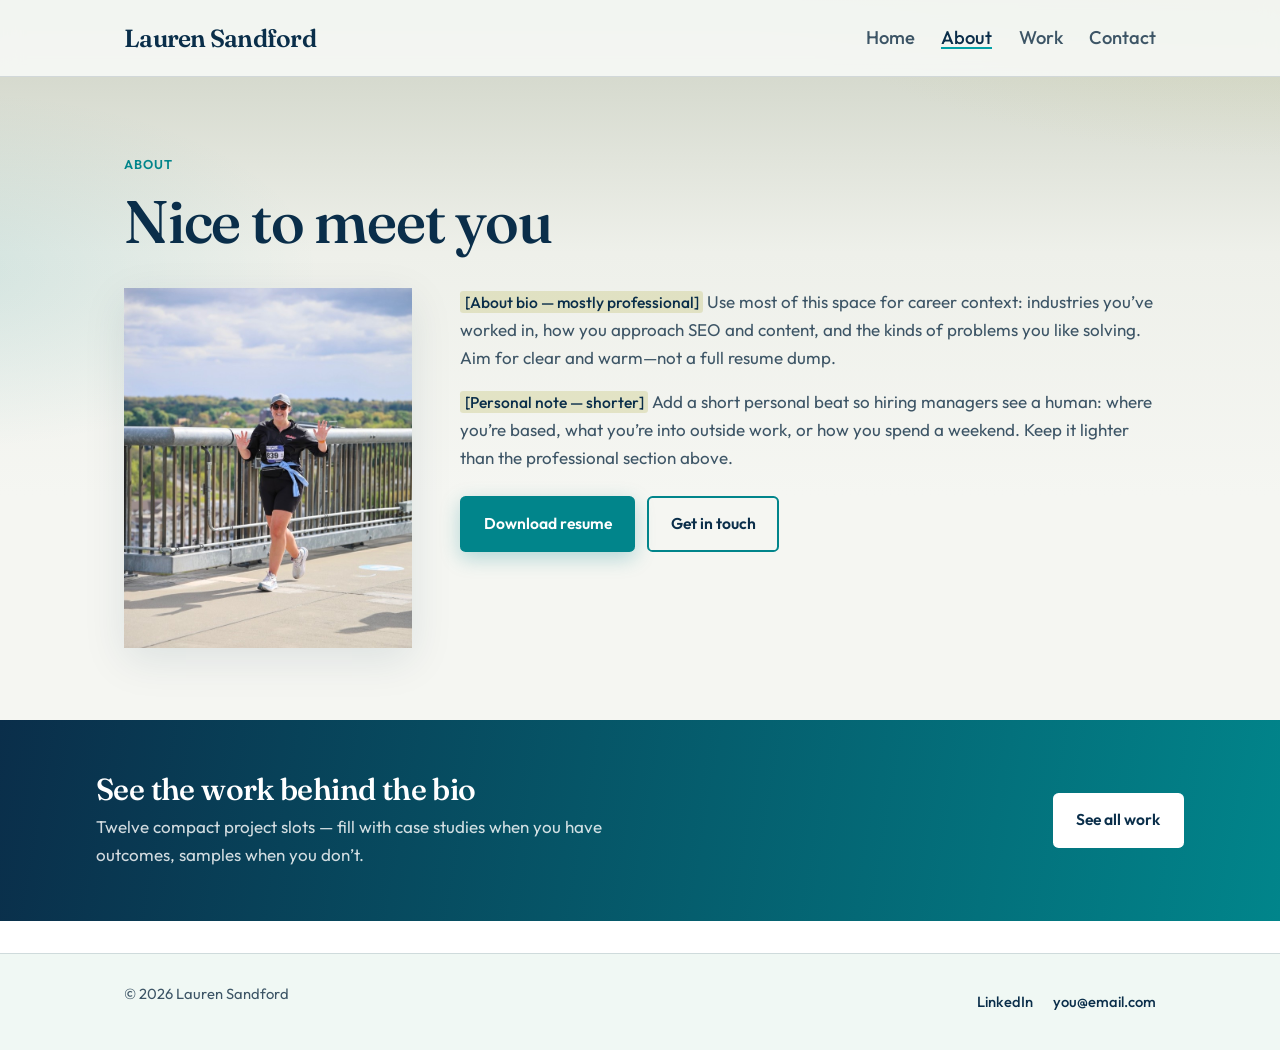
==== about/index.html @ e4c1d062 "Refine homepage hero and add About photo. Drop the homepage media panel for a wider left-aligned int" ====
<!DOCTYPE html>
<html lang="en">
  <head>
    <meta charset="UTF-8" />
    <meta name="viewport" content="width=device-width, initial-scale=1.0" />
    <title>About | Lauren Sandford</title>
    <meta
      name="description"
      content="About Lauren Sandford — digital marketer specializing in SEO-led content, with a mix of professional background and personal bio."
    />
    <meta property="og:title" content="About | Lauren Sandford" />
    <meta
      property="og:description"
      content="Digital marketer specializing in SEO-led content — professional background and a bit about me personally."
    />
    <meta property="og:url" content="https://laurenmsandford.com/about/" />
    <meta property="og:type" content="website" />
    <meta property="og:locale" content="en_US" />
    <link rel="preconnect" href="https://fonts.googleapis.com" />
    <link rel="preconnect" href="https://fonts.gstatic.com" crossorigin />
    <link
      href="https://fonts.googleapis.com/css2?family=Fraunces:opsz,wght@9..144,500;9..144,600&family=Outfit:wght@400;500;600&display=swap"
      rel="stylesheet"
    />
    <link rel="icon" href="/favicon.ico" sizes="any" />
    <link rel="icon" type="image/png" href="/favicon-32.png" sizes="32x32" />
    <link rel="apple-touch-icon" href="/apple-touch-icon.png" />
    <link rel="stylesheet" href="/styles.css" />
  </head>
  <body>
    <header class="site-header">
      <div class="site-header__inner">
        <a class="site-logo" href="/">Lauren Sandford</a>
        <button class="nav-toggle" type="button" aria-expanded="false" aria-controls="site-nav">
          Menu
        </button>
        <nav class="site-nav" id="site-nav" aria-label="Primary">
          <ul>
            <li><a href="/">Home</a></li>
            <li><a href="/about/" aria-current="page">About</a></li>
            <li><a href="/work/">Work</a></li>
            <li><a href="/contact/">Contact</a></li>
          </ul>
        </nav>
      </div>
    </header>

    <main class="site-main">
      <section class="section" aria-labelledby="about-heading">
        <p class="eyebrow reveal">About</p>
        <h1 id="about-heading" class="reveal">Nice to meet you</h1>

        <div class="about-layout" style="margin-top: 2rem">
          <figure class="about-photo reveal">
            <img
              src="/images/lauren-about.jpg"
              alt="Lauren Sandford smiling and waving while running across a bridge during the Lehigh Valley Marathon"
              width="723"
              height="1024"
            />
          </figure>

          <div class="reveal reveal-delay-1">
            <p>
              <span class="placeholder-note">[About bio — mostly professional]</span>
              Use most of this space for career context: industries you’ve worked in, how you approach SEO and
              content, and the kinds of problems you like solving. Aim for clear and warm—not a full resume dump.
            </p>
            <p>
              <span class="placeholder-note">[Personal note — shorter]</span>
              Add a short personal beat so hiring managers see a human: where you’re based, what you’re into outside
              work, or how you spend a weekend. Keep it lighter than the professional section above.
            </p>
            <div class="about-actions">
              <a class="button button--primary" href="/resume.pdf" download>Download resume</a>
              <a class="button button--secondary" href="/contact/">Get in touch</a>
            </div>
          </div>
        </div>
      </section>

      <aside class="color-band color-band--green" aria-label="Work prompt">
        <div class="color-band__inner reveal">
          <div>
            <h2>See the work behind the bio</h2>
            <p>Twelve compact project slots — fill with case studies when you have outcomes, samples when you don’t.</p>
          </div>
          <a class="button button--primary" href="/work/">See all work</a>
        </div>
      </aside>
    </main>

    <footer class="site-footer">
      <div class="site-footer__inner">
        <p>© <span data-year></span> Lauren Sandford</p>
        <div class="site-footer__links">
          <a href="https://www.linkedin.com/in/lauren-sandford/" rel="noopener noreferrer" target="_blank"
            >LinkedIn</a
          >
          <a href="mailto:you@email.com">you@email.com</a>
        </div>
      </div>
    </footer>

    <script src="/script.js"></script>
  </body>
</html>
---- styles.css ----
/* Palette from SW swatches + navy:
   Gulfstream SW 6768  #01858b
   Frostwork SW 0059   #cbd0c2
   Mélange Green SW 6710  #c4c476
   Navy                #0a2e4a
*/

:root {
  --lime: #c4c476;
  --teal: #01858b;
  --sage: #cbd0c2;
  --navy: #0a2e4a;

  --green-ink: var(--navy);
  --green-deep: var(--navy);
  --green-primary: var(--teal);
  --green-mid: #02a0a7;
  --green-soft: #e8ebe3;
  --green-wash: #eef0ea;
  --blue-link: var(--teal);
  --blue-link-hover: var(--navy);
  --blue-block: var(--navy);
  --blue-mid: var(--teal);
  --blue-soft: #dce8e9;
  --ink: var(--navy);
  --ink-muted: #3d5566;
  --paper: #f5f6f2;
  --line: rgba(10, 46, 74, 0.14);
  --white: #ffffff;
  --focus: var(--lime);
  --radius-sm: 0.35rem;
  --shadow-soft: 0 12px 40px rgba(10, 46, 74, 0.1);
  --font-display: "Fraunces", Georgia, "Times New Roman", serif;
  --font-body: "Outfit", "Segoe UI", sans-serif;
  --space: clamp(1rem, 2.5vw, 1.75rem);
  --measure: 68rem;
  --header-h: 4.75rem;
}

*,
*::before,
*::after {
  box-sizing: border-box;
}

html {
  scroll-behavior: smooth;
}

body {
  margin: 0;
  min-height: 100vh;
  font-family: var(--font-body);
  font-size: 1.0625rem;
  line-height: 1.65;
  color: var(--ink);
  background:
    radial-gradient(ellipse 80% 50% at 100% -10%, rgba(196, 196, 118, 0.28), transparent 55%),
    radial-gradient(ellipse 60% 40% at -5% 30%, rgba(1, 133, 139, 0.12), transparent 50%),
    linear-gradient(180deg, var(--sage) 0%, var(--green-wash) 28%, var(--paper) 55%, var(--paper) 100%);
  background-attachment: fixed;
}

img {
  max-width: 100%;
  height: auto;
  display: block;
}

a {
  color: var(--blue-link);
  text-decoration-thickness: 0.08em;
  text-underline-offset: 0.18em;
  transition: color 0.2s ease, background-color 0.2s ease, transform 0.2s ease,
    box-shadow 0.2s ease, border-color 0.2s ease;
}

a:hover {
  color: var(--blue-link-hover);
}

a:focus-visible,
button:focus-visible {
  outline: 2px solid var(--focus);
  outline-offset: 3px;
}

h1,
h2,
h3,
.site-logo {
  font-family: var(--font-display);
  font-weight: 550;
  line-height: 1.15;
  letter-spacing: -0.02em;
  color: var(--green-ink);
}

h1 {
  font-size: clamp(2.35rem, 5.5vw, 3.75rem);
  margin: 0 0 0.65rem;
}

h2 {
  font-size: clamp(1.75rem, 3.5vw, 2.35rem);
  margin: 0 0 0.75rem;
}

h3 {
  font-size: 1.25rem;
  margin: 0 0 0.4rem;
}

p {
  margin: 0 0 1rem;
  color: var(--ink-muted);
}

p:last-child {
  margin-bottom: 0;
}

.sr-only {
  position: absolute;
  width: 1px;
  height: 1px;
  padding: 0;
  margin: -1px;
  overflow: hidden;
  clip: rect(0, 0, 0, 0);
  white-space: nowrap;
  border: 0;
}

/* —— Header —— */
.site-header {
  position: sticky;
  top: 0;
  z-index: 40;
  background: rgba(247, 250, 248, 0.88);
  backdrop-filter: blur(10px);
  border-bottom: 1px solid var(--line);
}

.site-header__inner {
  max-width: var(--measure);
  margin: 0 auto;
  padding: 1.05rem var(--space);
  display: flex;
  align-items: center;
  justify-content: space-between;
  gap: 1rem;
  min-height: var(--header-h);
}

.site-logo {
  font-size: clamp(1.35rem, 2.2vw, 1.55rem);
  font-weight: 600;
  color: var(--green-deep);
  text-decoration: none;
  letter-spacing: -0.03em;
}

.site-logo:hover {
  color: var(--green-primary);
}

.nav-toggle {
  display: none;
  border: 1px solid var(--line);
  background: var(--white);
  color: var(--green-ink);
  font-family: var(--font-body);
  font-size: 1rem;
  padding: 0.5rem 0.85rem;
  border-radius: var(--radius-sm);
  cursor: pointer;
}

.site-nav ul {
  list-style: none;
  margin: 0;
  padding: 0;
  display: flex;
  gap: 0.35rem 1.65rem;
}

.site-nav a {
  color: var(--ink-muted);
  text-decoration: none;
  font-size: clamp(1.05rem, 1.6vw, 1.15rem);
  font-weight: 500;
}

.site-nav a:hover,
.site-nav a[aria-current="page"] {
  color: var(--green-deep);
}

.site-nav a[aria-current="page"] {
  box-shadow: inset 0 -2px 0 var(--green-mid);
}

/* —— Layout —— */
.site-main {
  overflow-x: clip;
}

.section {
  max-width: var(--measure);
  margin: 0 auto;
  padding: clamp(2.5rem, 6vw, 4.5rem) var(--space);
}

.section--tight-top {
  padding-top: clamp(1.75rem, 4vw, 2.75rem);
}

.section__intro {
  max-width: 38rem;
  margin-bottom: 2rem;
}

.eyebrow {
  display: inline-block;
  font-size: 0.8rem;
  font-weight: 600;
  letter-spacing: 0.08em;
  text-transform: uppercase;
  color: var(--green-primary);
  margin-bottom: 0.75rem;
}

/* —— Hero —— */
.hero {
  position: relative;
  max-width: var(--measure);
  margin: 0 auto;
  padding: clamp(3.25rem, 9vw, 6.25rem) var(--space) clamp(2.25rem, 5vw, 3.75rem);
  text-align: left;
}

.hero__copy {
  max-width: none;
  width: min(100%, 52rem);
  margin: 0;
  position: relative;
  padding-top: 0.35rem;
}

.hero__copy::before {
  content: "";
  display: block;
  width: 4.5rem;
  height: 0.35rem;
  margin: 0 0 1.35rem;
  background: linear-gradient(90deg, var(--teal), var(--lime));
}

.hero__brand {
  font-family: var(--font-display);
  font-size: clamp(2.9rem, 7.5vw, 4.85rem);
  font-weight: 600;
  line-height: 0.98;
  letter-spacing: -0.035em;
  color: var(--green-ink);
  margin: 0 0 1.1rem;
}

.hero__role {
  font-family: var(--font-display);
  font-size: clamp(1.35rem, 2.6vw, 1.85rem);
  font-weight: 500;
  color: var(--green-deep);
  margin: 0 0 0.9rem;
  max-width: none;
  width: min(100%, 40rem);
}

.hero__support {
  font-size: clamp(1.08rem, 1.5vw, 1.2rem);
  max-width: none;
  width: min(100%, 44rem);
  margin: 0;
  color: var(--ink-muted);
  line-height: 1.55;
}

/* —— Bio —— */
.bio-block {
  max-width: 40rem;
}

.bio-block p {
  font-size: 1.08rem;
}

.placeholder-note {
  display: inline;
  background: rgba(196, 196, 118, 0.35);
  color: var(--navy);
  padding: 0.05em 0.3em;
  border-radius: 0.2rem;
  font-size: 0.92em;
  font-weight: 500;
}

/* —— Projects —— */
.project-grid {
  display: grid;
  gap: 0;
}

.project {
  display: grid;
  grid-template-columns: minmax(0, 1.1fr) minmax(0, 0.9fr);
  gap: clamp(1.25rem, 3vw, 2.25rem);
  align-items: start;
  padding: 1.75rem 0;
  border-top: 1px solid var(--line);
}

.project:last-child {
  border-bottom: 1px solid var(--line);
}

.project__meta {
  display: flex;
  flex-wrap: wrap;
  gap: 0.4rem;
  margin-bottom: 0.65rem;
}

.tag {
  display: inline-block;
  font-size: 0.72rem;
  font-weight: 600;
  letter-spacing: 0.06em;
  text-transform: uppercase;
  color: var(--navy);
  background: var(--sage);
  padding: 0.28rem 0.55rem;
  border-radius: var(--radius-sm);
}

.tag--copy {
  background: rgba(196, 196, 118, 0.45);
  color: var(--navy);
}

.tag--seo {
  background: var(--blue-soft);
  color: var(--teal);
}

.tag--content {
  background: var(--sage);
  color: var(--navy);
}

.project__role,
.project__outcome {
  font-size: 0.95rem;
  margin-bottom: 0.45rem;
}

.project__role strong,
.project__outcome strong {
  color: var(--green-ink);
  font-weight: 600;
}

.project__media {
  margin: 0;
  background: var(--sage);
  min-height: 10.5rem;
  display: grid;
  place-items: center;
  position: relative;
  overflow: hidden;
}

.project__media--blue {
  background: linear-gradient(135deg, var(--navy), var(--teal));
}

.project__media--green {
  background: linear-gradient(135deg, var(--teal), var(--lime));
}

.project__media figcaption,
.project__media-label {
  position: relative;
  z-index: 1;
  color: var(--green-ink);
  font-size: 0.85rem;
  font-weight: 500;
  text-align: center;
  padding: 1rem;
  max-width: 16rem;
}

.project__media--blue .project__media-label,
.project__media--green .project__media-label {
  color: rgba(255, 255, 255, 0.92);
}

.project__link {
  display: inline-block;
  margin-top: 0.5rem;
  font-weight: 550;
  font-size: 0.95rem;
}

/* Work page: denser list */
.work-list .project {
  grid-template-columns: minmax(0, 1.2fr) minmax(0, 0.8fr);
}

/* —— CTAs —— */
.cta-row {
  display: flex;
  flex-wrap: wrap;
  align-items: center;
  gap: 0.85rem 1.25rem;
  margin-top: 2rem;
}

.button {
  display: inline-flex;
  align-items: center;
  justify-content: center;
  gap: 0.4rem;
  padding: 0.8rem 1.35rem;
  font-family: var(--font-body);
  font-size: 0.98rem;
  font-weight: 600;
  text-decoration: none;
  border-radius: var(--radius-sm);
  border: 2px solid transparent;
  cursor: pointer;
}

.button--primary {
  background: var(--teal);
  color: var(--white);
  box-shadow: 0 6px 20px rgba(1, 133, 139, 0.28);
}

.button--primary:hover {
  background: var(--navy);
  color: var(--white);
  transform: translateY(-2px);
  box-shadow: 0 10px 28px rgba(10, 46, 74, 0.28);
}

.button--secondary {
  background: transparent;
  color: var(--green-deep);
  border-color: var(--green-primary);
}

.button--secondary:hover {
  background: var(--green-soft);
  color: var(--green-ink);
}

.button--ghost {
  background: transparent;
  color: var(--blue-link);
  padding-left: 0.15rem;
  padding-right: 0.15rem;
  border: none;
  text-decoration: underline;
  text-underline-offset: 0.18em;
  font-weight: 550;
}

.button--ghost:hover {
  color: var(--blue-link-hover);
}

/* —— Color band (blue / green editorial block) —— */
.color-band {
  background: var(--blue-block);
  color: rgba(255, 255, 255, 0.92);
  padding: clamp(2rem, 5vw, 3.25rem) var(--space);
}

.color-band--green {
  background: linear-gradient(100deg, var(--navy), var(--teal));
}

.color-band__inner {
  max-width: var(--measure);
  margin: 0 auto;
  display: flex;
  flex-wrap: wrap;
  align-items: center;
  justify-content: space-between;
  gap: 1.25rem;
}

.color-band h2 {
  color: var(--white);
  margin: 0 0 0.35rem;
  font-size: clamp(1.45rem, 3vw, 1.9rem);
}

.color-band p {
  color: rgba(255, 255, 255, 0.82);
  margin: 0;
  max-width: 36rem;
}

.color-band .button--primary {
  background: var(--white);
  color: var(--blue-block);
  box-shadow: none;
}

.color-band--green .button--primary {
  color: var(--green-deep);
}

.color-band .button--primary:hover {
  background: var(--green-soft);
  color: var(--green-ink);
}

/* —— About —— */
.about-layout {
  display: grid;
  grid-template-columns: minmax(12rem, 18rem) minmax(0, 1fr);
  gap: clamp(1.75rem, 4vw, 3rem);
  align-items: start;
}

.about-photo {
  margin: 0;
  aspect-ratio: 4 / 5;
  background: var(--sage);
  overflow: hidden;
  box-shadow: var(--shadow-soft);
}

.about-photo img {
  width: 100%;
  height: 100%;
  object-fit: cover;
  object-position: center 18%;
  display: block;
}

.about-actions {
  display: flex;
  flex-wrap: wrap;
  gap: 0.75rem;
  margin-top: 1.5rem;
}

/* —— Contact —— */
.contact-list {
  list-style: none;
  margin: 0;
  padding: 0;
  display: grid;
  gap: 1.25rem;
  max-width: 28rem;
}

.contact-list li {
  padding-bottom: 1.25rem;
  border-bottom: 1px solid var(--line);
}

.contact-list__label {
  display: block;
  font-size: 0.75rem;
  font-weight: 600;
  letter-spacing: 0.07em;
  text-transform: uppercase;
  color: var(--green-primary);
  margin-bottom: 0.35rem;
}

.contact-list a,
.contact-list span {
  font-size: 1.15rem;
  font-weight: 500;
  color: var(--green-ink);
  text-decoration: none;
}

.contact-list a:hover {
  color: var(--blue-link);
}

/* —— Footer —— */
.site-footer {
  border-top: 1px solid var(--line);
  margin-top: clamp(1rem, 3vw, 2rem);
  background: rgba(228, 242, 235, 0.55);
}

.site-footer__inner {
  max-width: var(--measure);
  margin: 0 auto;
  padding: 1.75rem var(--space);
  display: flex;
  flex-wrap: wrap;
  gap: 0.75rem 1.5rem;
  justify-content: space-between;
  align-items: center;
  font-size: 0.92rem;
  color: var(--ink-muted);
}

.site-footer a {
  color: var(--green-deep);
  text-decoration: none;
  font-weight: 500;
}

.site-footer a:hover {
  color: var(--blue-link);
}

.site-footer__links {
  display: flex;
  flex-wrap: wrap;
  gap: 0.75rem 1.25rem;
}

/* —— Motion —— */
.reveal {
  opacity: 0;
  transform: translateY(1.15rem);
  transition: opacity 0.65s ease, transform 0.65s ease;
}

.reveal.is-visible {
  opacity: 1;
  transform: none;
}

.reveal-delay-1 {
  transition-delay: 0.1s;
}

.reveal-delay-2 {
  transition-delay: 0.2s;
}

.reveal-delay-3 {
  transition-delay: 0.3s;
}

@media (prefers-reduced-motion: reduce) {
  html {
    scroll-behavior: auto;
  }

  .reveal {
    opacity: 1;
    transform: none;
    transition: none;
  }

  .button--primary:hover {
    transform: none;
  }
}

/* —— Responsive —— */
@media (max-width: 800px) {
  .project,
  .work-list .project,
  .about-layout {
    grid-template-columns: 1fr;
  }

  .about-photo {
    max-width: 22rem;
  }

  .nav-toggle {
    display: inline-flex;
  }

  .site-nav {
    display: none;
    position: absolute;
    left: 0;
    right: 0;
    top: 100%;
    background: var(--paper);
    border-bottom: 1px solid var(--line);
    padding: 0.75rem var(--space) 1.1rem;
  }

  .site-nav.is-open {
    display: block;
  }

  .site-nav ul {
    flex-direction: column;
    gap: 0.65rem;
  }

  .site-header {
    position: sticky;
  }

  .site-header__inner {
    position: relative;
  }
}
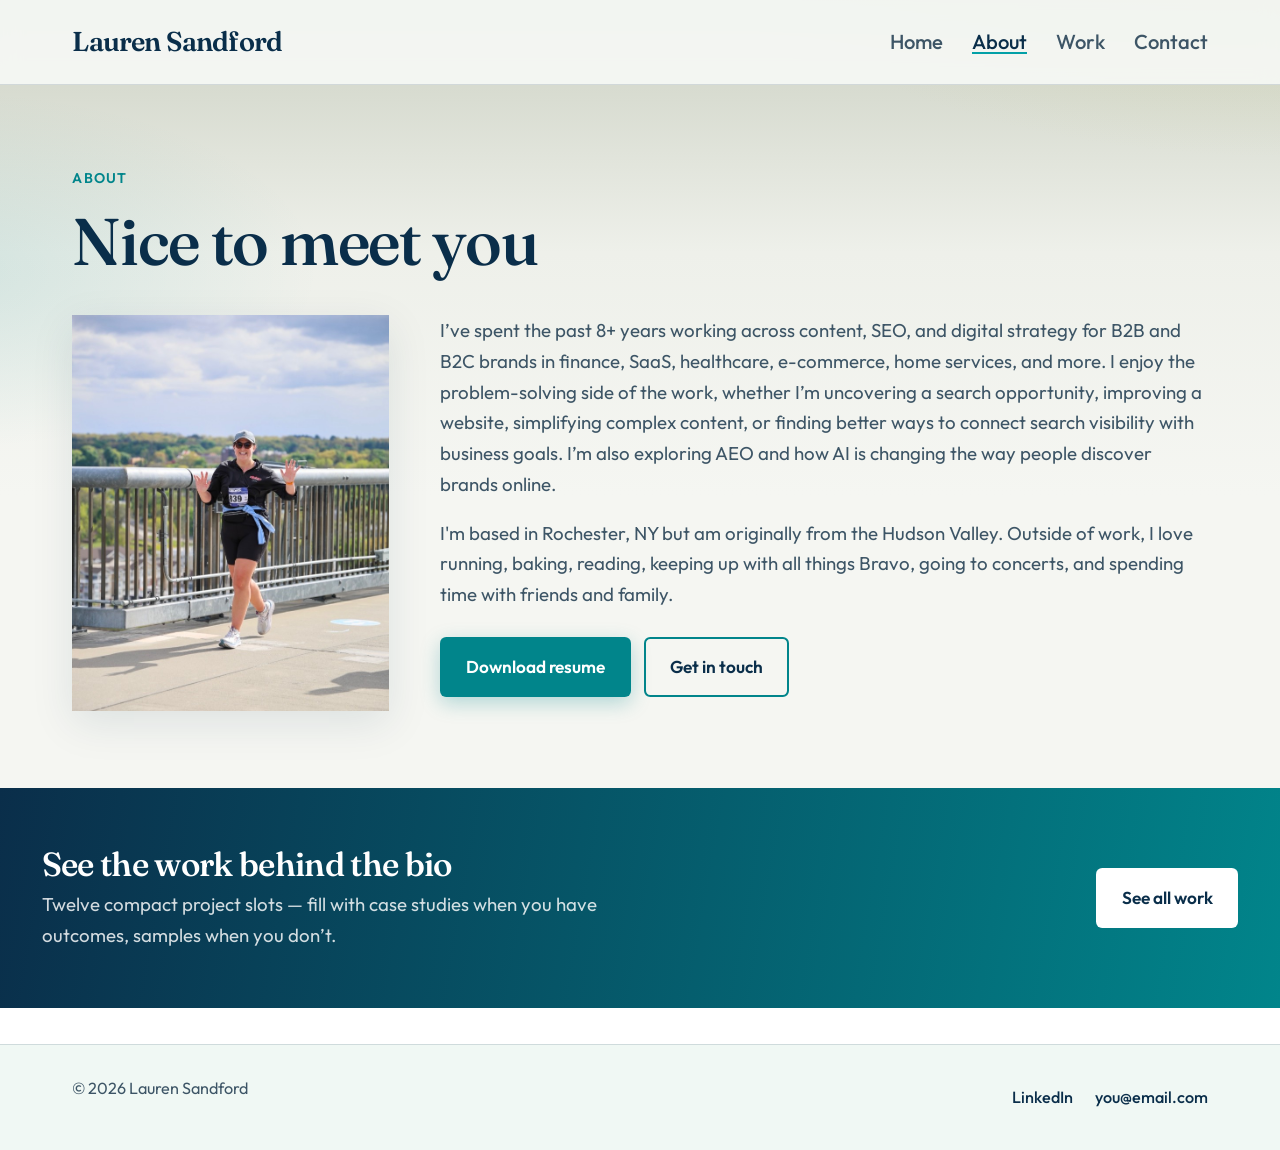
==== commit 16ca5e0b: "Update About section with detailed professional bio and personal interests. Modify resume download l" ====
--- a/about/index.html
+++ b/about/index.html
@@ -61,18 +61,10 @@
           </figure>
 
           <div class="reveal reveal-delay-1">
-            <p>
-              <span class="placeholder-note">[About bio — mostly professional]</span>
-              Use most of this space for career context: industries you’ve worked in, how you approach SEO and
-              content, and the kinds of problems you like solving. Aim for clear and warm—not a full resume dump.
-            </p>
-            <p>
-              <span class="placeholder-note">[Personal note — shorter]</span>
-              Add a short personal beat so hiring managers see a human: where you’re based, what you’re into outside
-              work, or how you spend a weekend. Keep it lighter than the professional section above.
-            </p>
+            <p>I’ve spent the past 8+ years working across content, SEO, and digital strategy for B2B and B2C brands in finance, SaaS, healthcare, e-commerce, home services, and more. I enjoy the problem-solving side of the work, whether I’m uncovering a search opportunity, improving a website, simplifying complex content, or finding better ways to connect search visibility with business goals. I’m also exploring AEO and how AI is changing the way people discover brands online.</p>
+            <p>I'm based in Rochester, NY but am originally from the Hudson Valley. Outside of work, I love running, baking, reading, keeping up with all things Bravo, going to concerts, and spending time with friends and family.</p>
             <div class="about-actions">
-              <a class="button button--primary" href="/resume.pdf" download>Download resume</a>
+              <a class="button button--primary" href="/resume.pdf" download="Lauren_Sandford_Resume.pdf">Download resume</a>
               <a class="button button--secondary" href="/contact/">Get in touch</a>
             </div>
           </div>
--- a/styles.css
+++ b/styles.css
@@ -45,6 +45,7 @@
 
 html {
   scroll-behavior: smooth;
+  font-size: 110%;
 }
 
 body {
@@ -217,7 +218,7 @@
 }
 
 .section__intro {
-  max-width: 38rem;
+  max-width: none;
   margin-bottom: 2rem;
 }
 
@@ -236,13 +237,17 @@
   position: relative;
   max-width: var(--measure);
   margin: 0 auto;
-  padding: clamp(3.25rem, 9vw, 6.25rem) var(--space) clamp(2.25rem, 5vw, 3.75rem);
+  padding: clamp(3rem, 8vw, 5.75rem) var(--space) clamp(2.25rem, 5vw, 3.75rem);
+  display: grid;
+  grid-template-columns: minmax(0, 1.15fr) minmax(0, 0.85fr);
+  gap: clamp(1.5rem, 4vw, 3rem);
+  align-items: end;
   text-align: left;
 }
 
 .hero__copy {
   max-width: none;
-  width: min(100%, 52rem);
+  width: 100%;
   margin: 0;
   position: relative;
   padding-top: 0.35rem;
@@ -259,7 +264,7 @@
 
 .hero__brand {
   font-family: var(--font-display);
-  font-size: clamp(2.9rem, 7.5vw, 4.85rem);
+  font-size: clamp(2.7rem, 6.5vw, 4.4rem);
   font-weight: 600;
   line-height: 0.98;
   letter-spacing: -0.035em;
@@ -269,21 +274,162 @@
 
 .hero__role {
   font-family: var(--font-display);
-  font-size: clamp(1.35rem, 2.6vw, 1.85rem);
+  font-size: clamp(1.3rem, 2.4vw, 1.75rem);
   font-weight: 500;
   color: var(--green-deep);
   margin: 0 0 0.9rem;
-  max-width: none;
-  width: min(100%, 40rem);
+  max-width: 22ch;
 }
 
 .hero__support {
-  font-size: clamp(1.08rem, 1.5vw, 1.2rem);
-  max-width: none;
-  width: min(100%, 44rem);
+  font-size: clamp(1.05rem, 1.4vw, 1.15rem);
+  max-width: 34ch;
   margin: 0;
   color: var(--ink-muted);
   line-height: 1.55;
+}
+
+.hero__panel {
+  min-height: clamp(14rem, 32vw, 20rem);
+  border-radius: 0;
+  background:
+    linear-gradient(145deg, var(--navy) 0%, var(--teal) 55%, #02a0a7 100%);
+  position: relative;
+  overflow: hidden;
+  box-shadow: var(--shadow-soft);
+}
+
+.hero__panel::before {
+  content: "";
+  position: absolute;
+  inset: 12% auto auto 10%;
+  width: 42%;
+  height: 58%;
+  background: var(--sage);
+  opacity: 0.22;
+  transform: rotate(-8deg);
+}
+
+.hero__panel::after {
+  content: "";
+  position: absolute;
+  inset: auto -12% -22% 28%;
+  height: 72%;
+  background: var(--lime);
+  opacity: 0.5;
+  transform: rotate(-12deg);
+}
+
+/* Text-only homepage hero */
+.hero--text {
+  display: block;
+  padding: clamp(4rem, 9vw, 6rem) var(--space) clamp(3.5rem, 7vw, 5rem);
+}
+
+.hero--text .hero__copy {
+  max-width: none;
+  width: 100%;
+}
+
+.hero--text .hero__copy::before {
+  display: none;
+}
+
+.hero--text .hero__role {
+  font-size: clamp(2rem, 4.8vw, 3.35rem);
+  max-width: none;
+  margin: 0 0 1.5rem;
+  line-height: 1.12;
+}
+
+.hero--text .hero__support {
+  max-width: none;
+  font-size: 1.25rem;
+  line-height: 1.6;
+}
+
+.hero__bio {
+  max-width: none;
+  width: 100%;
+  margin-top: 2rem;
+  padding-top: 2rem;
+  border-top: 1px solid var(--line);
+}
+
+.hero__bio p {
+  margin: 0;
+  font-size: 1.05rem;
+  line-height: 1.7;
+  max-width: none;
+}
+
+.hero__actions {
+  display: flex;
+  flex-wrap: wrap;
+  gap: 1rem;
+  margin-top: 2rem;
+}
+
+/* Portfolio cards (homepage) */
+.project-grid--cards {
+  display: grid;
+  grid-template-columns: repeat(3, minmax(0, 1fr));
+  gap: 2.5rem 3rem;
+  align-items: stretch;
+  margin-top: 0.5rem;
+}
+
+.project-card {
+  min-width: 0;
+  display: flex;
+  flex-direction: column;
+  height: 100%;
+  gap: 0;
+}
+
+.project-card__image {
+  display: block;
+  width: 100%;
+  height: 26.25rem;
+  overflow: hidden;
+  background: var(--sage);
+  box-shadow: var(--shadow-soft);
+  flex-shrink: 0;
+}
+
+.project-card__image img {
+  display: block;
+  width: 100%;
+  height: 100%;
+  object-fit: cover;
+  object-position: top center;
+  transition: transform 0.45s ease;
+}
+
+.project-card__image:hover img {
+  transform: scale(1.03);
+}
+
+.project-card__content {
+  display: flex;
+  flex-direction: column;
+  flex: 1 1 auto;
+  padding-top: 1.5rem;
+}
+
+.project-card__content h3 {
+  margin-top: 0.75rem;
+  margin-bottom: 0.75rem;
+}
+
+.project-card__content p {
+  margin-bottom: 0;
+  flex: 1 1 auto;
+}
+
+.project-card__content .project__link {
+  margin-top: auto;
+  padding-top: 1.25rem;
 }
 
 /* —— Bio —— */
@@ -311,11 +457,16 @@
   gap: 0;
 }
 
+.project-grid.project-grid--cards,
+.project-grid--cards {
+  gap: 2.5rem 3rem;
+}
+
 .project {
   display: grid;
   grid-template-columns: minmax(0, 1.1fr) minmax(0, 0.9fr);
   gap: clamp(1.25rem, 3vw, 2.25rem);
-  align-items: start;
+  align-items: stretch;
   padding: 1.75rem 0;
   border-top: 1px solid var(--line);
 }
@@ -373,31 +524,52 @@
 .project__media {
   margin: 0;
   background: var(--sage);
+  min-height: 14rem;
+  height: 100%;
+  position: relative;
+  overflow: hidden;
+}
+
+.project__media img {
+  width: 100%;
+  height: 100%;
+  object-fit: cover;
+  object-position: top center;
+  display: block;
+}
+
+/* Keep Work page screenshots a consistent shorter crop */
+.work-list .project {
+  align-items: start;
+}
+
+.work-list .project__media {
+  aspect-ratio: 4 / 3;
+  height: auto;
   min-height: 10.5rem;
+}
+
+.project__media--blue {
+  background: linear-gradient(135deg, var(--navy), var(--teal));
+}
+
+.project__media--green {
+  background: linear-gradient(135deg, var(--teal), var(--lime));
+}
+
+.project__media figcaption,
+.project__media-label {
+  position: absolute;
+  inset: 0;
+  z-index: 1;
   display: grid;
   place-items: center;
-  position: relative;
-  overflow: hidden;
-}
-
-.project__media--blue {
-  background: linear-gradient(135deg, var(--navy), var(--teal));
-}
-
-.project__media--green {
-  background: linear-gradient(135deg, var(--teal), var(--lime));
-}
-
-.project__media figcaption,
-.project__media-label {
-  position: relative;
-  z-index: 1;
   color: var(--green-ink);
   font-size: 0.85rem;
   font-weight: 500;
   text-align: center;
   padding: 1rem;
-  max-width: 16rem;
+  max-width: none;
 }
 
 .project__media--blue .project__media-label,
@@ -670,14 +842,40 @@
   .button--primary:hover {
     transform: none;
   }
+
+  .project-card__image:hover img {
+    transform: none;
+  }
 }
 
 /* —— Responsive —— */
+@media (max-width: 900px) {
+  .project-grid--cards {
+    grid-template-columns: repeat(2, minmax(0, 1fr));
+  }
+}
+
 @media (max-width: 800px) {
+  .hero {
+    grid-template-columns: 1fr;
+    align-items: start;
+  }
+
+  .hero__panel {
+    min-height: 12rem;
+    order: -1;
+  }
+
   .project,
   .work-list .project,
   .about-layout {
     grid-template-columns: 1fr;
+  }
+
+  .project__media {
+    aspect-ratio: 3 / 4;
+    height: auto;
+    min-height: 18rem;
   }
 
   .about-photo {
@@ -716,3 +914,17 @@
     position: relative;
   }
 }
+
+@media (max-width: 640px) {
+  .hero--text {
+    padding: 4rem var(--space) 3.5rem;
+  }
+
+  .project-grid--cards {
+    grid-template-columns: 1fr;
+  }
+
+  .project-card__image {
+    height: 25rem;
+  }
+}
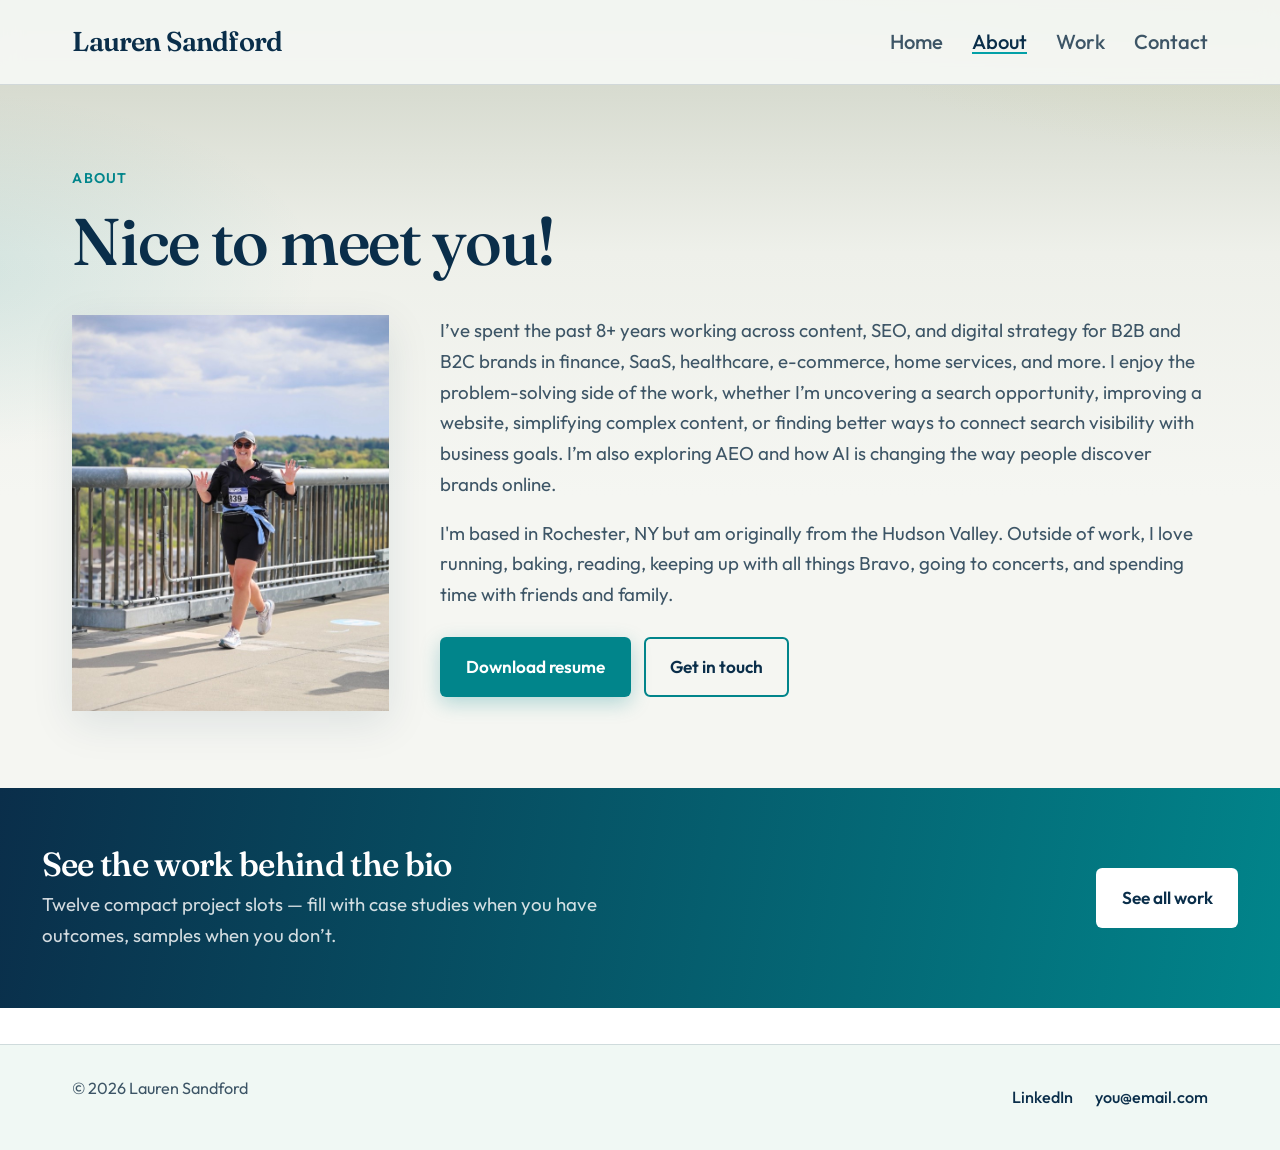
==== commit fc57a672: "Update About section heading to include an exclamation mark for improved engagement." ====
--- a/about/index.html
+++ b/about/index.html
@@ -48,7 +48,7 @@
     <main class="site-main">
       <section class="section" aria-labelledby="about-heading">
         <p class="eyebrow reveal">About</p>
-        <h1 id="about-heading" class="reveal">Nice to meet you</h1>
+        <h1 id="about-heading" class="reveal">Nice to meet you!</h1>
 
         <div class="about-layout" style="margin-top: 2rem">
           <figure class="about-photo reveal">
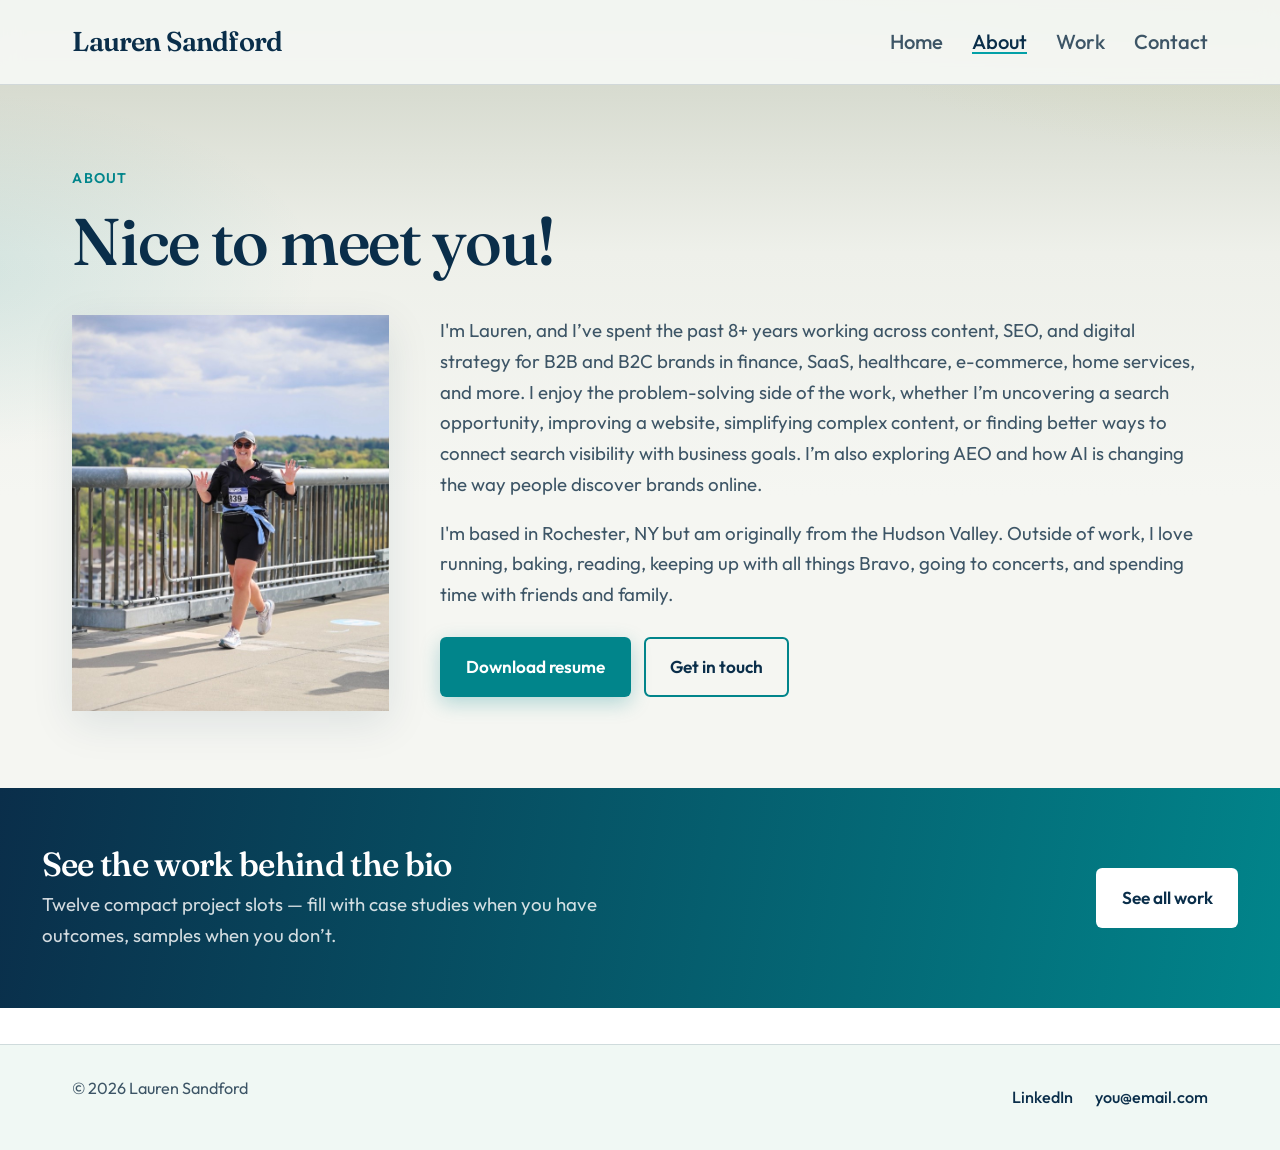
==== commit e0a9499b: "Update About section to include personal introduction, enhancing the clarity of the bio." ====
--- a/about/index.html
+++ b/about/index.html
@@ -61,7 +61,7 @@
           </figure>
 
           <div class="reveal reveal-delay-1">
-            <p>I’ve spent the past 8+ years working across content, SEO, and digital strategy for B2B and B2C brands in finance, SaaS, healthcare, e-commerce, home services, and more. I enjoy the problem-solving side of the work, whether I’m uncovering a search opportunity, improving a website, simplifying complex content, or finding better ways to connect search visibility with business goals. I’m also exploring AEO and how AI is changing the way people discover brands online.</p>
+            <p>I'm Lauren, and I’ve spent the past 8+ years working across content, SEO, and digital strategy for B2B and B2C brands in finance, SaaS, healthcare, e-commerce, home services, and more. I enjoy the problem-solving side of the work, whether I’m uncovering a search opportunity, improving a website, simplifying complex content, or finding better ways to connect search visibility with business goals. I’m also exploring AEO and how AI is changing the way people discover brands online.</p>
             <p>I'm based in Rochester, NY but am originally from the Hudson Valley. Outside of work, I love running, baking, reading, keeping up with all things Bravo, going to concerts, and spending time with friends and family.</p>
             <div class="about-actions">
               <a class="button button--primary" href="/resume.pdf" download="Lauren_Sandford_Resume.pdf">Download resume</a>
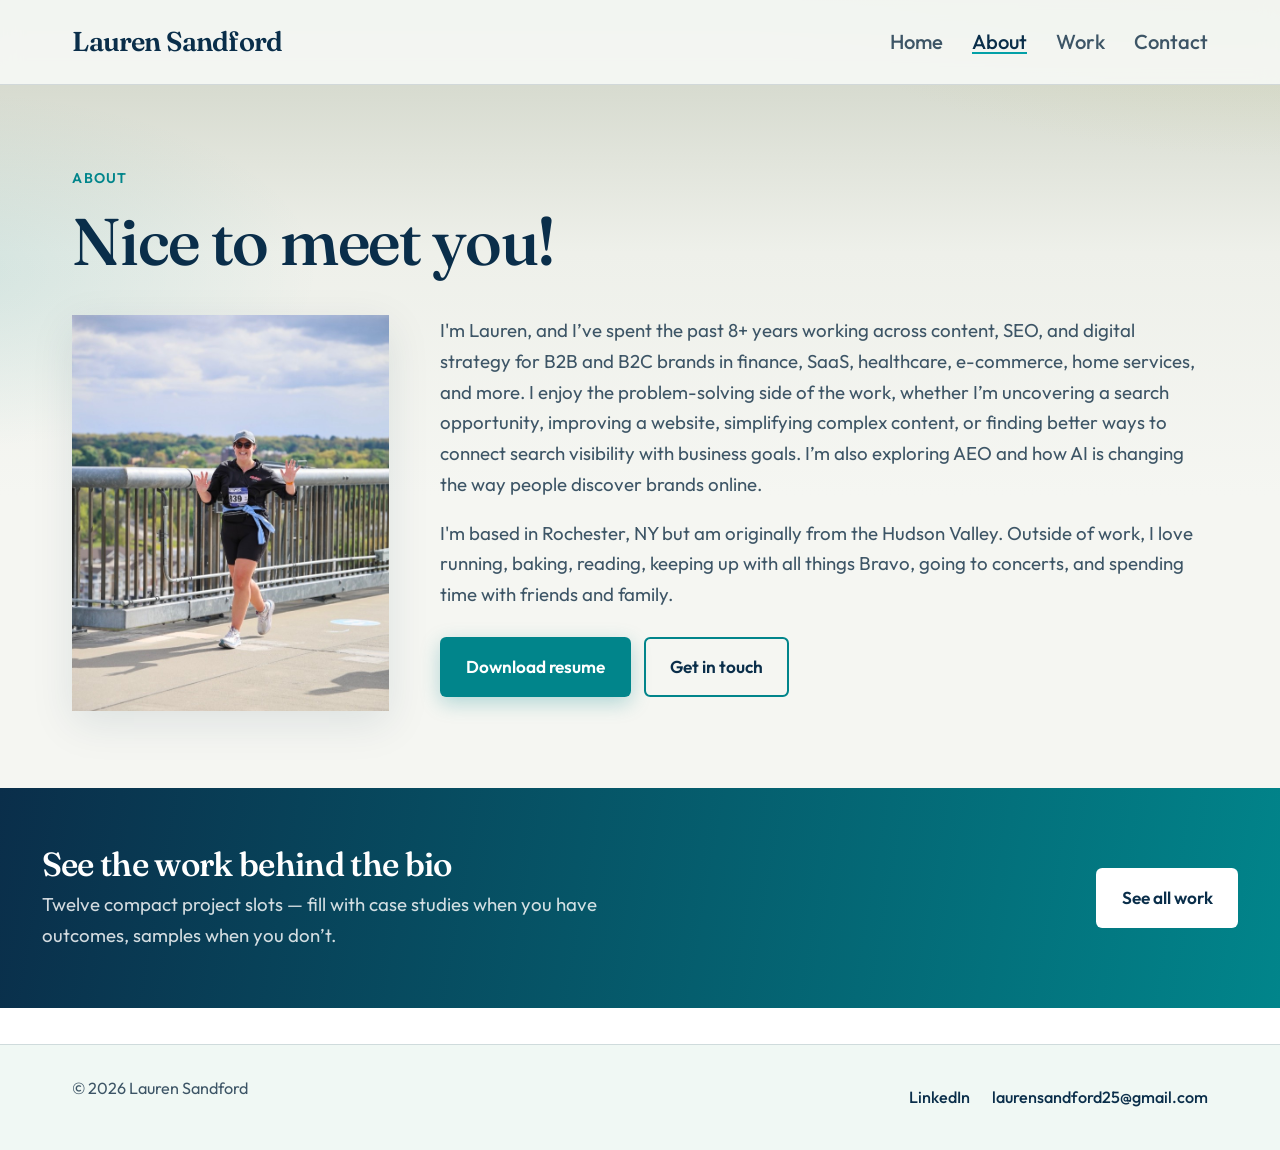
==== commit ccb61737: "Update contact forms and email links across multiple pages, replacing placeholder emails with a pers" ====
--- a/about/index.html
+++ b/about/index.html
@@ -89,7 +89,7 @@
           <a href="https://www.linkedin.com/in/lauren-sandford/" rel="noopener noreferrer" target="_blank"
             >LinkedIn</a
           >
-          <a href="mailto:you@email.com">you@email.com</a>
+          <a href="mailto:laurensandford25@gmail.com">laurensandford25@gmail.com</a>
         </div>
       </div>
     </footer>
--- a/styles.css
+++ b/styles.css
@@ -81,7 +81,9 @@
 }
 
 a:focus-visible,
-button:focus-visible {
+button:focus-visible,
+input:focus-visible,
+textarea:focus-visible {
   outline: 2px solid var(--focus);
   outline-offset: 3px;
 }
@@ -613,6 +615,17 @@
   cursor: pointer;
 }
 
+button.button {
+  appearance: none;
+  background-image: none;
+}
+
+.button:disabled {
+  opacity: 0.7;
+  cursor: wait;
+  transform: none;
+}
+
 .button--primary {
   background: var(--teal);
   color: var(--white);
@@ -732,6 +745,80 @@
 }
 
 /* —— Contact —— */
+.contact-layout {
+  display: grid;
+  grid-template-columns: minmax(0, 1.4fr) minmax(16rem, 0.7fr);
+  gap: clamp(2rem, 5vw, 3.5rem);
+  align-items: start;
+  margin-top: 2.5rem;
+}
+
+.contact-form {
+  position: relative;
+  display: grid;
+  gap: 1.15rem;
+}
+
+.contact-form__row {
+  display: grid;
+  grid-template-columns: 1fr 1fr;
+  gap: 1rem;
+}
+
+.contact-form__field {
+  display: flex;
+  flex-direction: column;
+  gap: 0.4rem;
+}
+
+.contact-form label {
+  font-size: 0.75rem;
+  font-weight: 600;
+  letter-spacing: 0.07em;
+  text-transform: uppercase;
+  color: var(--green-primary);
+}
+
+.contact-form input,
+.contact-form textarea {
+  width: 100%;
+  font-family: var(--font-body);
+  font-size: 1rem;
+  line-height: 1.4;
+  color: var(--ink);
+  background: var(--white);
+  border: 1px solid var(--line);
+  border-radius: var(--radius-sm);
+  padding: 0.7rem 0.85rem;
+}
+
+.contact-form textarea {
+  min-height: 10rem;
+  resize: vertical;
+}
+
+.contact-form input:focus-visible,
+.contact-form textarea:focus-visible {
+  border-color: var(--teal);
+}
+
+.contact-form__honey {
+  display: none;
+}
+
+.contact-form__success {
+  margin: 0 0 1.25rem;
+  padding: 0.9rem 1rem;
+  background: var(--green-soft);
+  border: 1px solid rgba(1, 133, 139, 0.28);
+  border-radius: var(--radius-sm);
+  color: var(--green-ink);
+}
+
+.contact-form .button {
+  justify-self: start;
+}
+
 .contact-list {
   list-style: none;
   margin: 0;
@@ -746,7 +833,7 @@
   border-bottom: 1px solid var(--line);
 }
 
-.contact-list__label {
+.contact-list .contact-list__label {
   display: block;
   font-size: 0.75rem;
   font-weight: 600;
@@ -868,7 +955,8 @@
 
   .project,
   .work-list .project,
-  .about-layout {
+  .about-layout,
+  .contact-layout {
     grid-template-columns: 1fr;
   }
 
@@ -916,6 +1004,10 @@
 }
 
 @media (max-width: 640px) {
+  .contact-form__row {
+    grid-template-columns: 1fr;
+  }
+
   .hero--text {
     padding: 4rem var(--space) 3.5rem;
   }
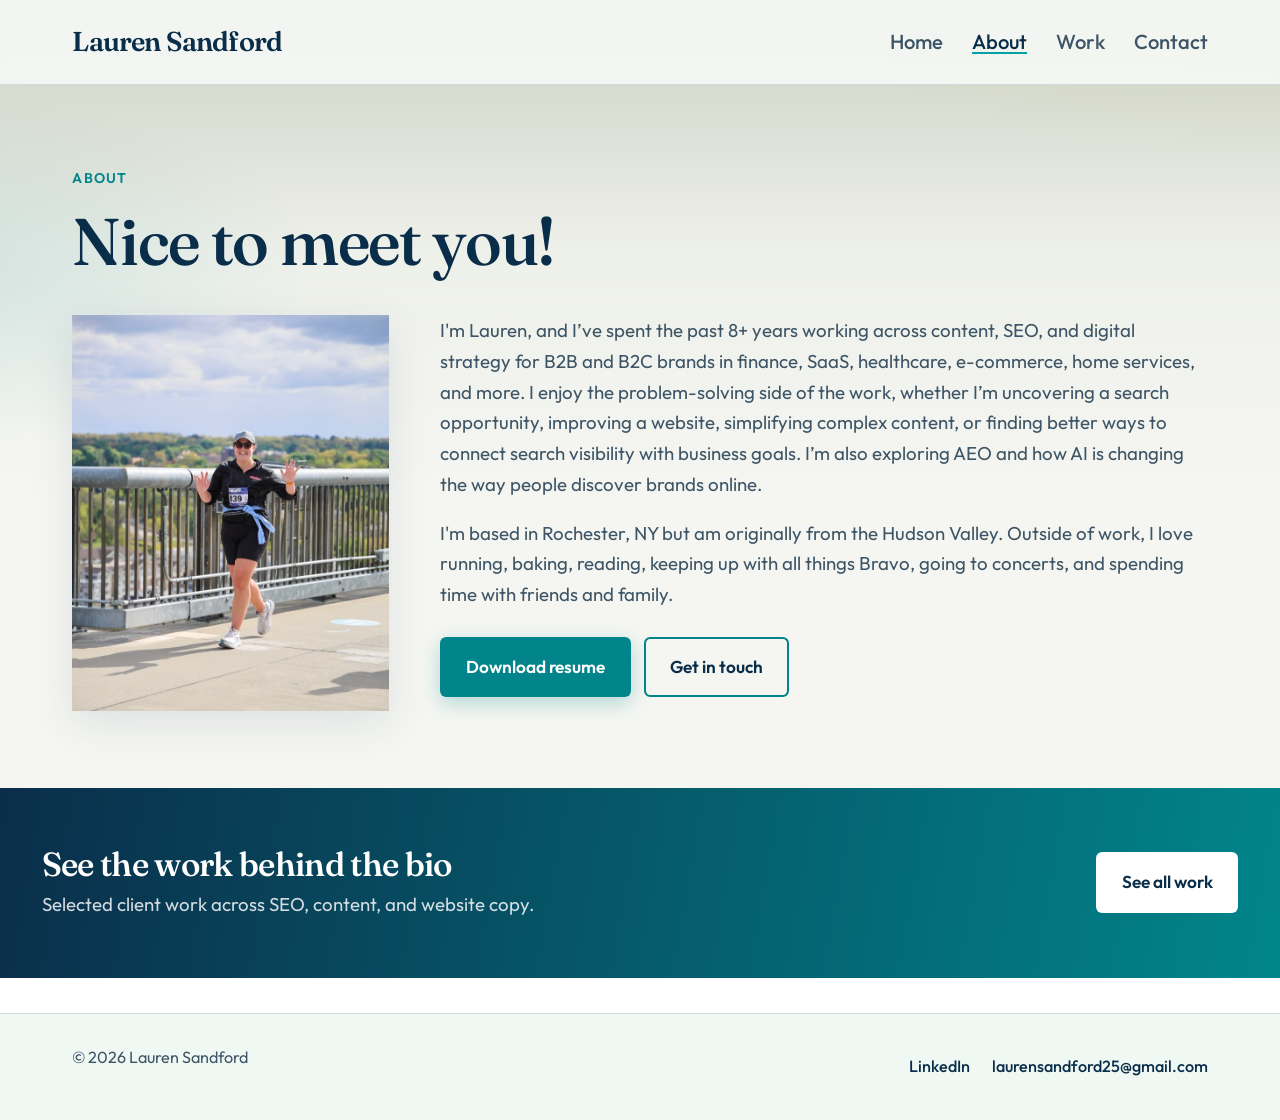
==== commit 2a343998: "Enhance project display and layout in work section by introducing new styles for work-group and proj" ====
--- a/about/index.html
+++ b/about/index.html
@@ -75,7 +75,7 @@
         <div class="color-band__inner reveal">
           <div>
             <h2>See the work behind the bio</h2>
-            <p>Twelve compact project slots — fill with case studies when you have outcomes, samples when you don’t.</p>
+            <p>Selected client work across SEO, content, and website copy.</p>
           </div>
           <a class="button button--primary" href="/work/">See all work</a>
         </div>
--- a/styles.css
+++ b/styles.css
@@ -224,6 +224,18 @@
   margin-bottom: 2rem;
 }
 
+.work-group {
+  margin-top: 2.75rem;
+}
+
+.section__intro + .work-group {
+  margin-top: 0.5rem;
+}
+
+.work-group .eyebrow {
+  margin-bottom: 0.35rem;
+}
+
 .eyebrow {
   display: inline-block;
   font-size: 0.8rem;
@@ -549,6 +561,31 @@
   aspect-ratio: 4 / 3;
   height: auto;
   min-height: 10.5rem;
+}
+
+.project__media a {
+  display: block;
+  width: 100%;
+  height: 100%;
+  color: inherit;
+  text-decoration: none;
+}
+
+.work-list .project__media a {
+  position: absolute;
+  inset: 0;
+}
+
+.project__media a:hover {
+  color: inherit;
+}
+
+.work-list .project__media a img {
+  transition: transform 0.45s ease;
+}
+
+.work-list .project__media a:hover img {
+  transform: scale(1.03);
 }
 
 .project__media--blue {
@@ -930,7 +967,8 @@
     transform: none;
   }
 
-  .project-card__image:hover img {
+  .project-card__image:hover img,
+  .work-list .project__media a:hover img {
     transform: none;
   }
 }
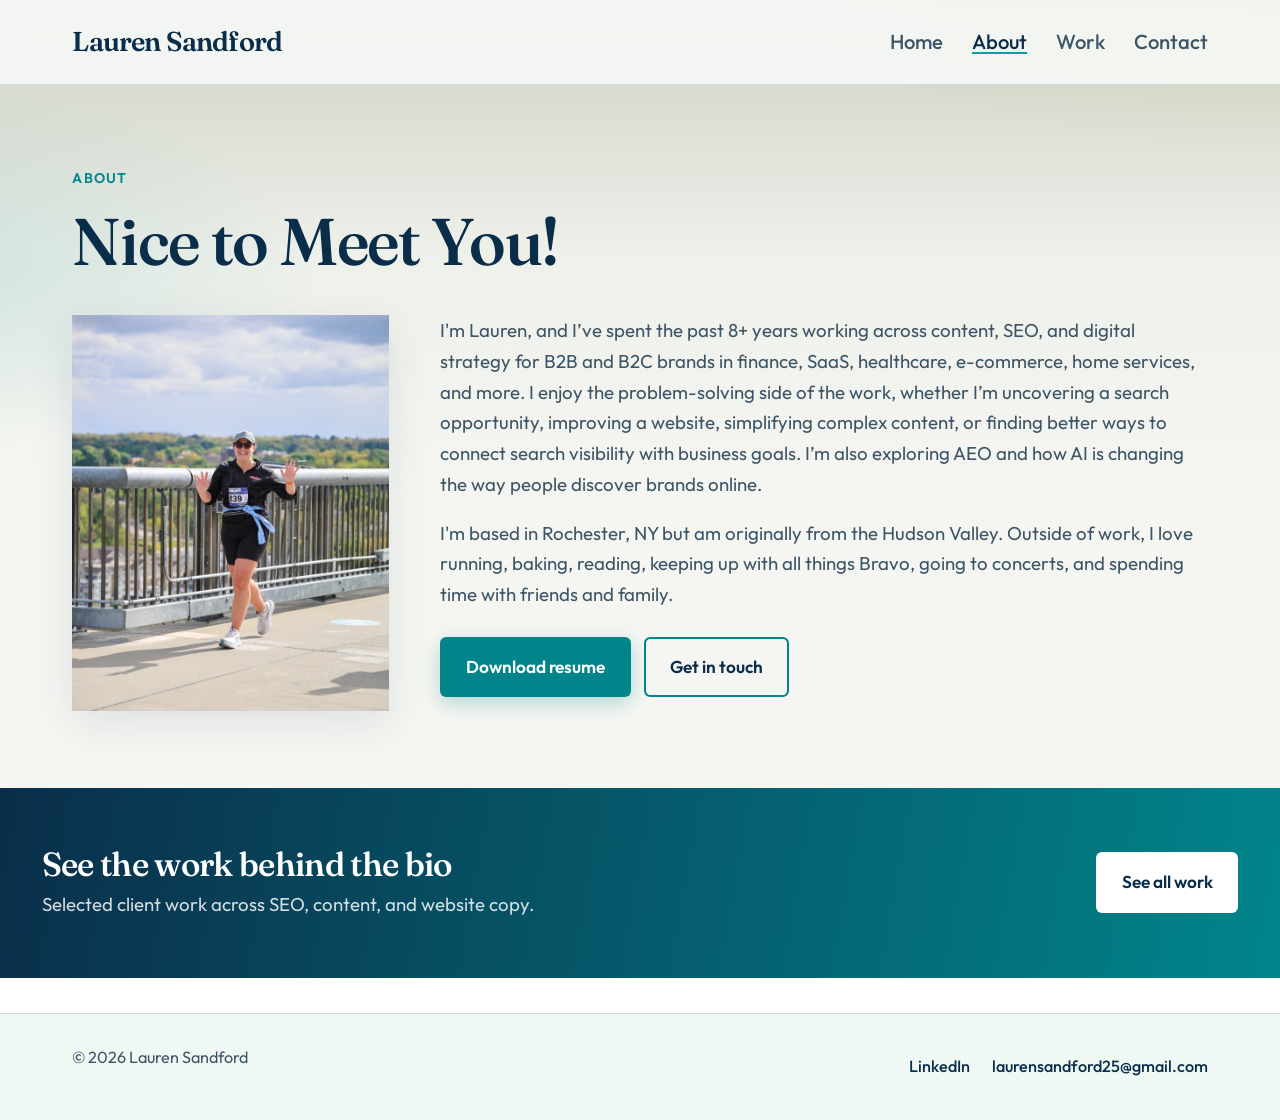
==== commit eb4418a0: "Refactor hero section in index.html to improve layout and messaging, including a new brand heading a" ====
--- a/about/index.html
+++ b/about/index.html
@@ -48,7 +48,7 @@
     <main class="site-main">
       <section class="section" aria-labelledby="about-heading">
         <p class="eyebrow reveal">About</p>
-        <h1 id="about-heading" class="reveal">Nice to meet you!</h1>
+        <h1 id="about-heading" class="reveal">Nice to Meet You!</h1>
 
         <div class="about-layout" style="margin-top: 2rem">
           <figure class="about-photo reveal">
--- a/styles.css
+++ b/styles.css
@@ -349,17 +349,28 @@
   display: none;
 }
 
+.hero--text .hero__brand {
+  margin: 0 0 1.75rem;
+}
+
+.hero--text .hero__intro {
+  display: grid;
+  grid-template-columns: minmax(0, 1fr) minmax(0, 1.15fr);
+  gap: clamp(1.5rem, 4vw, 3rem);
+  align-items: start;
+}
+
 .hero--text .hero__role {
-  font-size: clamp(2rem, 4.8vw, 3.35rem);
+  font-size: clamp(1.35rem, 2.6vw, 1.85rem);
   max-width: none;
-  margin: 0 0 1.5rem;
-  line-height: 1.12;
+  margin: 0;
+  line-height: 1.25;
 }
 
 .hero--text .hero__support {
   max-width: none;
-  font-size: 1.25rem;
-  line-height: 1.6;
+  font-size: 1.15rem;
+  line-height: 1.65;
 }
 
 .hero__bio {
@@ -856,40 +867,16 @@
   justify-self: start;
 }
 
-.contact-list {
-  list-style: none;
-  margin: 0;
-  padding: 0;
-  display: grid;
-  gap: 1.25rem;
-  max-width: 28rem;
-}
-
-.contact-list li {
-  padding-bottom: 1.25rem;
-  border-bottom: 1px solid var(--line);
-}
-
-.contact-list .contact-list__label {
-  display: block;
-  font-size: 0.75rem;
-  font-weight: 600;
-  letter-spacing: 0.07em;
-  text-transform: uppercase;
-  color: var(--green-primary);
-  margin-bottom: 0.35rem;
-}
-
-.contact-list a,
-.contact-list span {
-  font-size: 1.15rem;
-  font-weight: 500;
-  color: var(--green-ink);
-  text-decoration: none;
-}
-
-.contact-list a:hover {
-  color: var(--blue-link);
+.contact-actions {
+  display: flex;
+  flex-direction: column;
+  align-items: stretch;
+  gap: 0.75rem;
+  max-width: 16rem;
+}
+
+.contact-actions .button {
+  width: 100%;
 }
 
 /* —— Footer —— */
@@ -984,6 +971,11 @@
   .hero {
     grid-template-columns: 1fr;
     align-items: start;
+  }
+
+  .hero--text .hero__intro {
+    grid-template-columns: 1fr;
+    gap: 0.85rem;
   }
 
   .hero__panel {
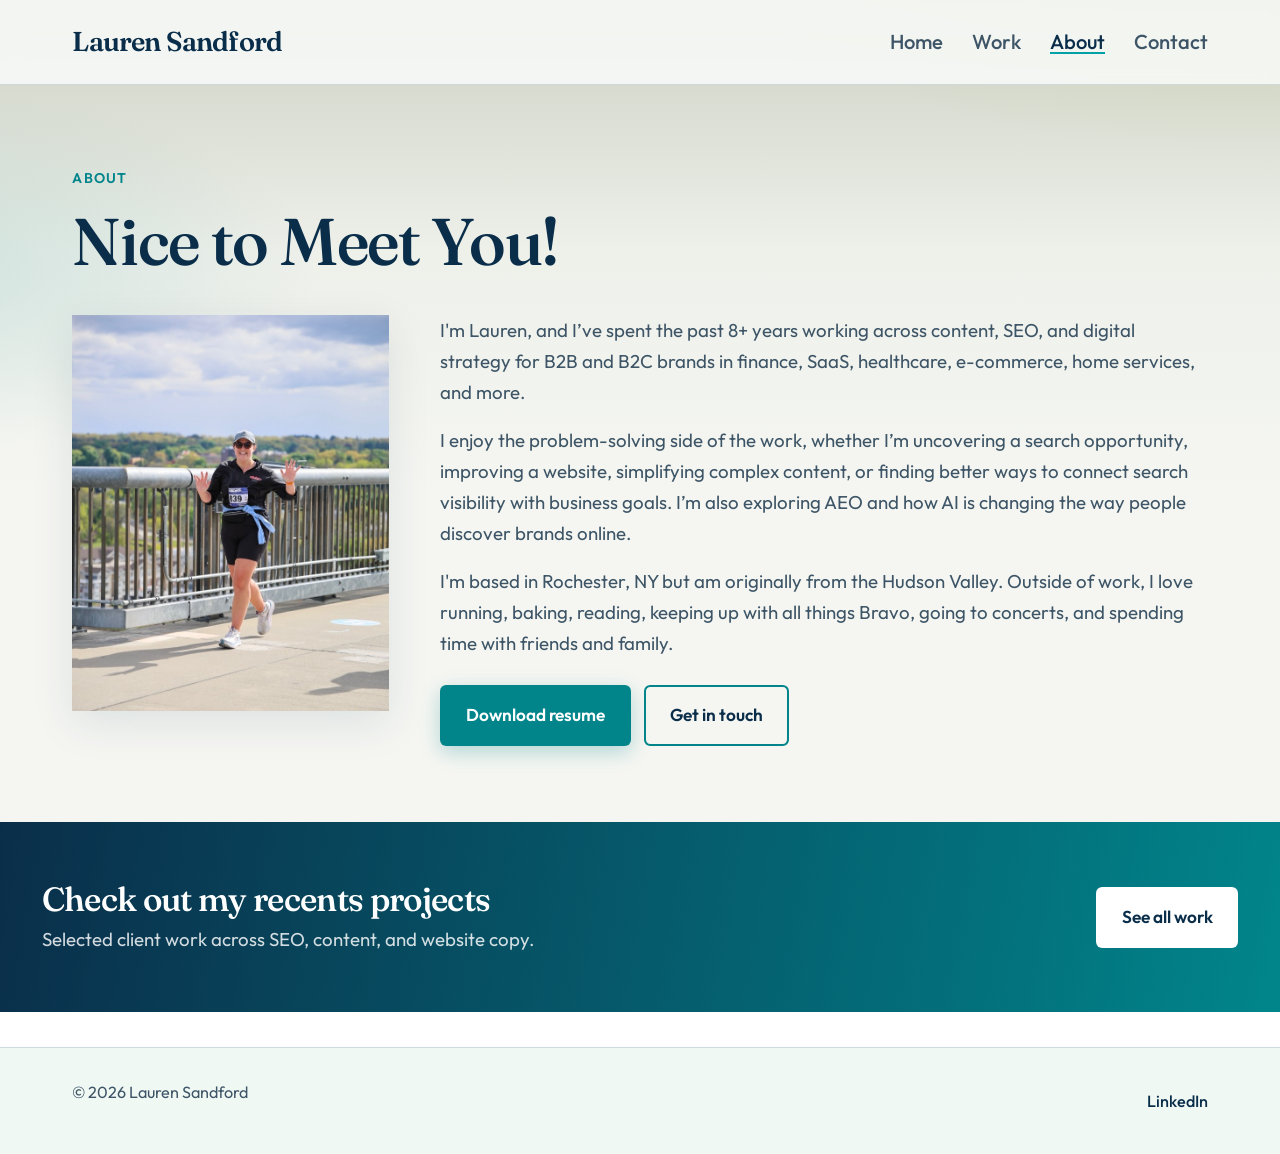
==== commit b2bac9d5: "Update navigation links across multiple pages to ensure consistency and improve user experience. Ref" ====
--- a/about/index.html
+++ b/about/index.html
@@ -37,8 +37,8 @@
         <nav class="site-nav" id="site-nav" aria-label="Primary">
           <ul>
             <li><a href="/">Home</a></li>
+            <li><a href="/work/">Work</a></li>
             <li><a href="/about/" aria-current="page">About</a></li>
-            <li><a href="/work/">Work</a></li>
             <li><a href="/contact/">Contact</a></li>
           </ul>
         </nav>
@@ -61,7 +61,8 @@
           </figure>
 
           <div class="reveal reveal-delay-1">
-            <p>I'm Lauren, and I’ve spent the past 8+ years working across content, SEO, and digital strategy for B2B and B2C brands in finance, SaaS, healthcare, e-commerce, home services, and more. I enjoy the problem-solving side of the work, whether I’m uncovering a search opportunity, improving a website, simplifying complex content, or finding better ways to connect search visibility with business goals. I’m also exploring AEO and how AI is changing the way people discover brands online.</p>
+            <p>I'm Lauren, and I’ve spent the past 8+ years working across content, SEO, and digital strategy for B2B and B2C brands in finance, SaaS, healthcare, e-commerce, home services, and more.</p>
+            <p>I enjoy the problem-solving side of the work, whether I’m uncovering a search opportunity, improving a website, simplifying complex content, or finding better ways to connect search visibility with business goals. I’m also exploring AEO and how AI is changing the way people discover brands online.</p>
             <p>I'm based in Rochester, NY but am originally from the Hudson Valley. Outside of work, I love running, baking, reading, keeping up with all things Bravo, going to concerts, and spending time with friends and family.</p>
             <div class="about-actions">
               <a class="button button--primary" href="/resume.pdf" download="Lauren_Sandford_Resume.pdf">Download resume</a>
@@ -74,7 +75,7 @@
       <aside class="color-band color-band--green" aria-label="Work prompt">
         <div class="color-band__inner reveal">
           <div>
-            <h2>See the work behind the bio</h2>
+            <h2>Check out my recents projects</h2>
             <p>Selected client work across SEO, content, and website copy.</p>
           </div>
           <a class="button button--primary" href="/work/">See all work</a>
@@ -89,7 +90,6 @@
           <a href="https://www.linkedin.com/in/lauren-sandford/" rel="noopener noreferrer" target="_blank"
             >LinkedIn</a
           >
-          <a href="mailto:laurensandford25@gmail.com">laurensandford25@gmail.com</a>
         </div>
       </div>
     </footer>
--- a/styles.css
+++ b/styles.css
@@ -224,18 +224,6 @@
   margin-bottom: 2rem;
 }
 
-.work-group {
-  margin-top: 2.75rem;
-}
-
-.section__intro + .work-group {
-  margin-top: 0.5rem;
-}
-
-.work-group .eyebrow {
-  margin-bottom: 0.35rem;
-}
-
 .eyebrow {
   display: inline-block;
   font-size: 0.8rem;
@@ -337,7 +325,7 @@
 /* Text-only homepage hero */
 .hero--text {
   display: block;
-  padding: clamp(4rem, 9vw, 6rem) var(--space) clamp(3.5rem, 7vw, 5rem);
+  padding: clamp(4rem, 9vw, 6rem) var(--space) clamp(1.25rem, 2.5vw, 1.75rem);
 }
 
 .hero--text .hero__copy {
@@ -355,9 +343,10 @@
 
 .hero--text .hero__intro {
   display: grid;
-  grid-template-columns: minmax(0, 1fr) minmax(0, 1.15fr);
-  gap: clamp(1.5rem, 4vw, 3rem);
-  align-items: start;
+  grid-template-columns: 1fr;
+  gap: 0.85rem;
+  max-width: none;
+  width: 100%;
 }
 
 .hero--text .hero__role {
@@ -393,6 +382,18 @@
   flex-wrap: wrap;
   gap: 1rem;
   margin-top: 2rem;
+}
+
+.hero--text + .section {
+  padding-top: clamp(1rem, 2.5vw, 1.75rem);
+}
+
+.hero--text + .section .section__intro .eyebrow {
+  display: block;
+  width: 100%;
+  border-bottom: 1px solid var(--line);
+  padding-bottom: 0.75rem;
+  margin-bottom: 1.15rem;
 }
 
 /* Portfolio cards (homepage) */
@@ -449,12 +450,13 @@
 
 .project-card__content p {
   margin-bottom: 0;
+  padding-bottom: 1.25rem;
   flex: 1 1 auto;
 }
 
-.project-card__content .project__link {
+.project-card__content .button {
   margin-top: auto;
-  padding-top: 1.25rem;
+  align-self: flex-start;
 }
 
 /* —— Bio —— */
@@ -715,7 +717,7 @@
 
 /* —— Color band (blue / green editorial block) —— */
 .color-band {
-  background: var(--blue-block);
+  background: linear-gradient(100deg, var(--navy), var(--teal));
   color: rgba(255, 255, 255, 0.92);
   padding: clamp(2rem, 5vw, 3.25rem) var(--space);
 }
@@ -748,7 +750,7 @@
 
 .color-band .button--primary {
   background: var(--white);
-  color: var(--blue-block);
+  color: var(--green-deep);
   box-shadow: none;
 }
 
@@ -971,11 +973,6 @@
   .hero {
     grid-template-columns: 1fr;
     align-items: start;
-  }
-
-  .hero--text .hero__intro {
-    grid-template-columns: 1fr;
-    gap: 0.85rem;
   }
 
   .hero__panel {
@@ -1039,7 +1036,7 @@
   }
 
   .hero--text {
-    padding: 4rem var(--space) 3.5rem;
+    padding: 4rem var(--space) 1.5rem;
   }
 
   .project-grid--cards {
